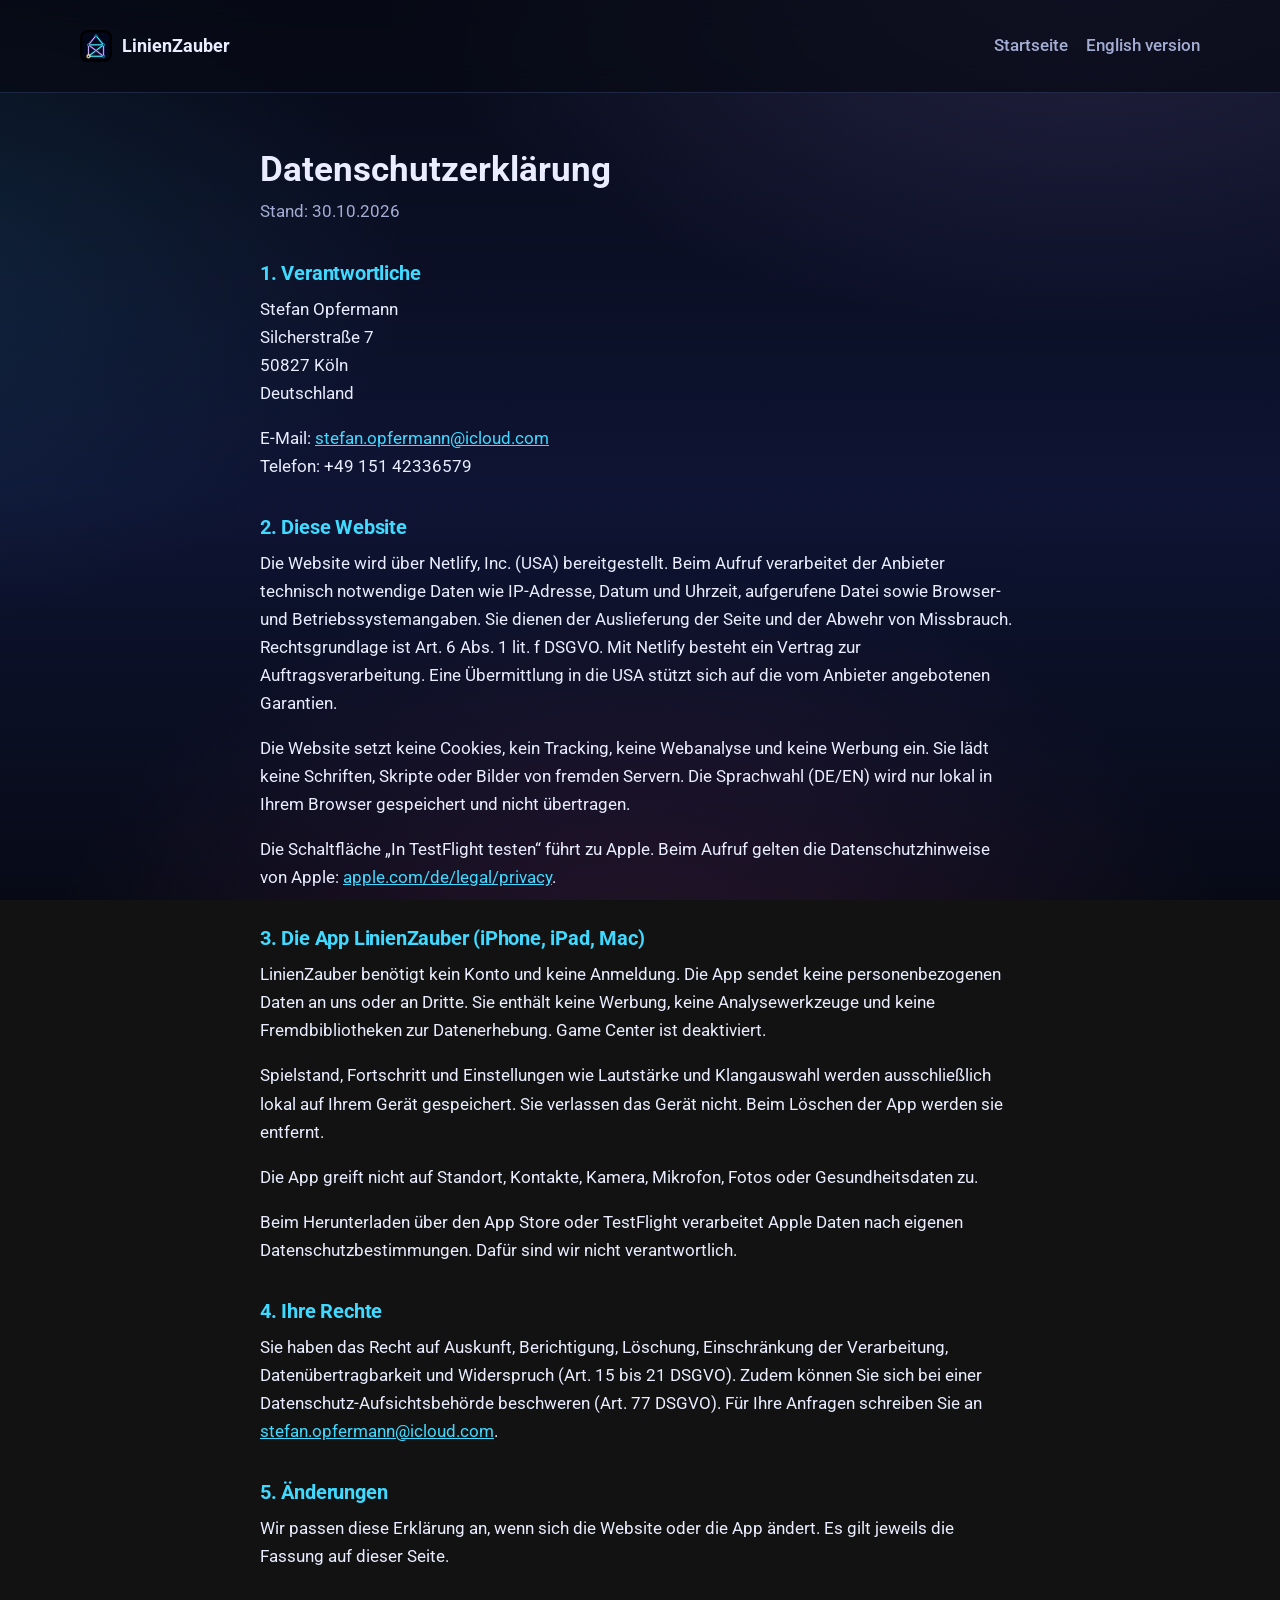
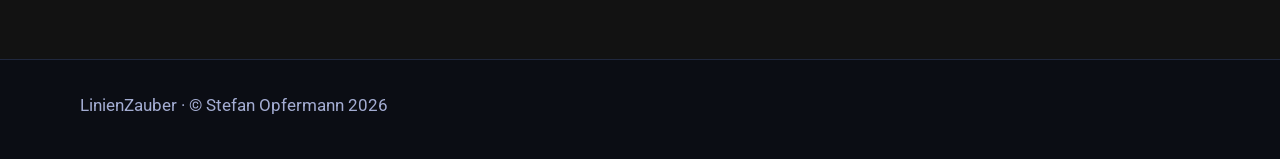
==== datenschutz.html @ 7df0ea50 "Website: controller address in the privacy policy Co-Authored-By: Claude Haiku 5.5 <noreply@anthropi" ====
<!doctype html>
<html lang="de">
<head>
  <meta charset="utf-8">
  <meta name="viewport" content="width=device-width, initial-scale=1">
  <title>Datenschutz – LinienZauber</title>
  <meta name="description" content="Datenschutzerklärung für die Website und die App LinienZauber.">
  <meta name="robots" content="index, follow">
  <link rel="canonical" href="https://linienzauber.netlify.app/datenschutz.html">
  <meta name="theme-color" content="#070a16">
  <link rel="icon" type="image/png" href="assets/img/favicon-64.png">
  <link rel="stylesheet" href="style.css">
</head>
<body>
  <header class="site-header">
    <div class="wrap header-row">
      <a class="brand" href="index.html" aria-label="LinienZauber">
        <img src="assets/img/favicon-64.png" width="32" height="32" alt="">
        <span>LinienZauber</span>
      </a>
      <nav class="site-nav" aria-label="Hauptnavigation">
        <a href="index.html">Startseite</a>
        <a href="privacy.html">English version</a>
      </nav>
    </div>
  </header>
  <main class="wrap legal" id="inhalt">
    <h1>Datenschutzerklärung</h1>
    <p class="updated">Stand: 30.10.2026</p>

    <h2>1. Verantwortliche</h2>
    <p>Stefan Opfermann<br>Silcherstraße 7<br>50827 Köln<br>Deutschland</p>
    <p>E-Mail: <a href="mailto:stefan.opfermann@icloud.com">stefan.opfermann@icloud.com</a><br>Telefon: +49 151 42336579</p>

    <h2>2. Diese Website</h2>
    <p>Die Website wird über Netlify, Inc. (USA) bereitgestellt. Beim Aufruf verarbeitet der Anbieter technisch notwendige Daten wie IP-Adresse, Datum und Uhrzeit, aufgerufene Datei sowie Browser- und Betriebssystemangaben. Sie dienen der Auslieferung der Seite und der Abwehr von Missbrauch. Rechtsgrundlage ist Art. 6 Abs. 1 lit. f DSGVO. Mit Netlify besteht ein Vertrag zur Auftragsverarbeitung. Eine Übermittlung in die USA stützt sich auf die vom Anbieter angebotenen Garantien.</p>
    <p>Die Website setzt keine Cookies, kein Tracking, keine Webanalyse und keine Werbung ein. Sie lädt keine Schriften, Skripte oder Bilder von fremden Servern. Die Sprachwahl (DE/EN) wird nur lokal in Ihrem Browser gespeichert und nicht übertragen.</p>
    <p>Die Schaltfläche „In TestFlight testen“ führt zu Apple. Beim Aufruf gelten die Datenschutzhinweise von Apple: <a href="https://www.apple.com/de/legal/privacy/">apple.com/de/legal/privacy</a>.</p>

    <h2>3. Die App LinienZauber (iPhone, iPad, Mac)</h2>
    <p>LinienZauber benötigt kein Konto und keine Anmeldung. Die App sendet keine personenbezogenen Daten an uns oder an Dritte. Sie enthält keine Werbung, keine Analysewerkzeuge und keine Fremdbibliotheken zur Datenerhebung. Game Center ist deaktiviert.</p>
    <p>Spielstand, Fortschritt und Einstellungen wie Lautstärke und Klangauswahl werden ausschließlich lokal auf Ihrem Gerät gespeichert. Sie verlassen das Gerät nicht. Beim Löschen der App werden sie entfernt.</p>
    <p>Die App greift nicht auf Standort, Kontakte, Kamera, Mikrofon, Fotos oder Gesundheitsdaten zu.</p>
    <p>Beim Herunterladen über den App Store oder TestFlight verarbeitet Apple Daten nach eigenen Datenschutzbestimmungen. Dafür sind wir nicht verantwortlich.</p>

    <h2>4. Ihre Rechte</h2>
    <p>Sie haben das Recht auf Auskunft, Berichtigung, Löschung, Einschränkung der Verarbeitung, Datenübertragbarkeit und Widerspruch (Art. 15 bis 21 DSGVO). Zudem können Sie sich bei einer Datenschutz-Aufsichtsbehörde beschweren (Art. 77 DSGVO). Für Ihre Anfragen schreiben Sie an <a href="mailto:stefan.opfermann@icloud.com">stefan.opfermann@icloud.com</a>.</p>

    <h2>5. Änderungen</h2>
    <p>Wir passen diese Erklärung an, wenn sich die Website oder die App ändert. Es gilt jeweils die Fassung auf dieser Seite.</p>

  </main>
  <footer class="site-footer">
    <div class="wrap footer-row">
      <p>LinienZauber · © Stefan Opfermann 2026</p>
    </div>
  </footer>
</body>
</html>
---- style.css ----
/* LinienZauber one-pager: the game's neon look – night blue, glass tubes, cyan, magenta, gold and green. */

@font-face { font-family: "Roboto"; src: url("assets/fonts/Roboto-Regular.ttf") format("truetype"); font-weight: 400; font-display: swap; }
@font-face { font-family: "Roboto"; src: url("assets/fonts/Roboto-Medium.ttf") format("truetype"); font-weight: 500; font-display: swap; }
@font-face { font-family: "Roboto"; src: url("assets/fonts/Roboto-Bold.ttf") format("truetype"); font-weight: 700; font-display: swap; }

:root {
  color-scheme: dark;
  --bg: #070a16;
  --bg-2: #0e1433;
  --panel: rgba(18, 25, 58, 0.72);
  --panel-edge: rgba(126, 160, 255, 0.18);
  --text: #e9edff;
  --muted: #a3acd2;
  --cyan: #40d9ff;
  --magenta: #ff61bf;
  --gold: #ffbd47;
  --green: #8ff26b;
  --violet: #a98bff;
  --radius: 18px;
  --wrap: 1120px;
}

* { box-sizing: border-box; }
html { scroll-behavior: smooth; scroll-padding-top: 80px; }
html.i18n-pending body { visibility: hidden; }
body {
  margin: 0;
  font-family: "Roboto", system-ui, -apple-system, "Segoe UI", sans-serif;
  font-size: 17px;
  line-height: 1.6;
  color: var(--text);
  background:
    radial-gradient(1200px 700px at 85% -10%, rgba(169, 139, 255, 0.22), transparent 60%),
    radial-gradient(900px 600px at -10% 30%, rgba(64, 217, 255, 0.10), transparent 60%),
    radial-gradient(1000px 700px at 50% 110%, rgba(255, 97, 191, 0.12), transparent 60%),
    linear-gradient(180deg, var(--bg) 0%, var(--bg-2) 55%, var(--bg) 100%);
  background-attachment: fixed;
  -webkit-font-smoothing: antialiased;
}
img { max-width: 100%; height: auto; display: block; }
a { color: var(--cyan); }
h1, h2, h3 { line-height: 1.15; margin: 0 0 0.5em; }
h2 { font-size: clamp(1.8rem, 3.6vw, 2.6rem); font-weight: 700; letter-spacing: -0.01em; }
h3 { font-size: 1.2rem; font-weight: 500; }
p { margin: 0 0 1em; }
.wrap { width: min(100% - 32px, var(--wrap)); margin-inline: auto; }

.skip-link { position: absolute; left: 16px; top: -60px; z-index: 20; padding: 10px 14px; border-radius: 10px; background: var(--cyan); color: var(--bg); font-weight: 500; }
.skip-link:focus { top: 12px; }
:focus-visible { outline: 2px solid var(--gold); outline-offset: 3px; border-radius: 6px; }

/* Twinkling sky behind everything; two star layers drift at different depths. */
.sky { position: fixed; inset: 0; z-index: -1; pointer-events: none; overflow: hidden; }
.stars { position: absolute; inset: -200px; background-repeat: repeat; }
.stars-far {
  background-image:
    radial-gradient(1px 1px at 20px 30px, rgba(255,255,255,.55), transparent),
    radial-gradient(1px 1px at 140px 80px, rgba(255,255,255,.35), transparent),
    radial-gradient(1px 1px at 90px 160px, rgba(180,220,255,.5), transparent),
    radial-gradient(1px 1px at 200px 210px, rgba(255,255,255,.3), transparent);
  background-size: 240px 240px;
  animation: drift 160s linear infinite;
}
.stars-near {
  background-image:
    radial-gradient(1.5px 1.5px at 60px 50px, rgba(255,255,255,.8), transparent),
    radial-gradient(1.5px 1.5px at 250px 190px, rgba(64,217,255,.7), transparent),
    radial-gradient(2px 2px at 330px 330px, rgba(255,189,71,.6), transparent);
  background-size: 400px 400px;
  animation: drift 90s linear infinite, twinkle 6s ease-in-out infinite alternate;
}
@keyframes drift { to { transform: translate3d(-240px, 0, 0); } }
@keyframes twinkle { from { opacity: .55; } to { opacity: 1; } }

/* Header */
.site-header {
  position: sticky; top: 0; z-index: 10;
  background: rgba(7, 10, 22, 0.72);
  backdrop-filter: blur(14px); -webkit-backdrop-filter: blur(14px);
  border-bottom: 1px solid var(--panel-edge);
}
.header-row { display: flex; align-items: center; gap: 20px; min-height: 64px; }
.brand { display: inline-flex; align-items: center; gap: 10px; color: var(--text); text-decoration: none; font-weight: 700; font-size: 1.1rem; }
.brand img { border-radius: 8px; }
.site-nav { display: flex; gap: 22px; margin-left: auto; }
.site-nav a { color: var(--muted); text-decoration: none; font-weight: 500; }
.site-nav a:hover { color: var(--text); }
.lang-switch { display: inline-flex; padding: 3px; border-radius: 999px; background: rgba(255,255,255,.06); border: 1px solid var(--panel-edge); }
.lang-switch button {
  font: inherit; font-size: .85rem; font-weight: 500; letter-spacing: .04em;
  color: var(--muted); background: none; border: 0; border-radius: 999px; padding: 4px 12px; cursor: pointer;
}
.lang-switch button[aria-pressed="true"] { color: var(--bg); background: var(--cyan); box-shadow: 0 0 14px rgba(64,217,255,.55); }

/* Hero */
.hero { padding: clamp(40px, 8vw, 96px) 0 32px; }
.hero-grid { display: grid; grid-template-columns: 1.15fr 0.85fr; align-items: center; gap: 40px; }
.eyebrow { color: var(--cyan); font-weight: 500; letter-spacing: .08em; text-transform: uppercase; font-size: .85rem; margin-bottom: .6em; }
.hero h1 {
  font-size: clamp(3rem, 9vw, 5.6rem); font-weight: 700; letter-spacing: -0.02em; margin-bottom: .15em;
  background: linear-gradient(100deg, #ffffff 10%, var(--cyan) 55%, var(--violet) 95%);
  -webkit-background-clip: text; background-clip: text; color: transparent;
  filter: drop-shadow(0 0 24px rgba(64,217,255,.25));
}
/* English only: the name's meaning under the German brand. */
.alias { margin: -0.1em 0 0.7em; color: var(--magenta); font-weight: 500; font-size: clamp(1rem, 1.8vw, 1.2rem); letter-spacing: 0.32em; text-transform: uppercase; text-shadow: 0 0 18px rgba(255, 97, 191, 0.55); }
.alias:empty { display: none; }
.tagline { font-size: clamp(1.3rem, 2.6vw, 1.75rem); font-weight: 500; margin-bottom: .2em; }
.lead { color: var(--muted); font-size: 1.15rem; }
.actions { display: flex; flex-wrap: wrap; gap: 12px; margin-top: 28px; }
.button {
  display: inline-flex; align-items: center; padding: 12px 22px; border-radius: 999px;
  border: 1px solid var(--panel-edge); color: var(--text); text-decoration: none; font-weight: 500;
  background: rgba(255,255,255,.05); transition: transform .2s ease, box-shadow .2s ease, background .2s ease;
}
.button:hover { transform: translateY(-1px); background: rgba(255,255,255,.09); }
.button.primary { color: var(--bg); background: var(--cyan); border-color: transparent; box-shadow: 0 0 28px rgba(64,217,255,.45); }
.button.primary:hover { background: #6fe3ff; }
/* Store-style pill for the download link. Apple's official badge may only link to the App Store, so this is the
   plain look of one; the TestFlight link keeps its own wording. */
.button.store { min-width: 220px; justify-content: center; background: #000; border-color: rgba(255,255,255,.35); border-radius: 14px; padding: 10px 22px; }
.button.store:hover { background: #111; }
.button.store { display: inline-flex; align-items: center; gap: 10px; }
.button.store img { width: 28px; height: 28px; border-radius: 7px; }

/* The house of Santa Claus, drawn in one stroke */
.house { margin: 0; padding: 22px; border-radius: 28px; background: var(--panel); border: 1px solid var(--panel-edge); box-shadow: 0 30px 80px rgba(0,0,0,.45), inset 0 0 60px rgba(64,217,255,.06); }
.house svg { width: 100%; height: auto; display: block; }
.house .tube { fill: none; stroke: rgba(150, 175, 230, 0.20); stroke-width: 9; stroke-linecap: round; stroke-linejoin: round; }
.house .trail { fill: none; stroke: var(--cyan); stroke-width: 4.5; stroke-linecap: round; stroke-linejoin: round; stroke-dasharray: 100; stroke-dashoffset: 100; animation: draw 10s linear infinite; }
.house .nodes circle { fill: var(--bg); stroke: var(--cyan); stroke-width: 3; }
.house .head {
  fill: var(--gold);
  offset-path: path("M50 200 L50 100 L120 35 L190 100 L50 100 L190 200 L190 100 L50 200 L190 200");
  offset-rotate: 0deg; animation: head 10s linear infinite;
}
.house figcaption { text-align: center; color: var(--muted); font-size: .95rem; margin-top: 10px; }
@keyframes draw {
  0% { stroke-dashoffset: 100; opacity: 1; }
  72% { stroke-dashoffset: 0; opacity: 1; }
  90% { stroke-dashoffset: 0; opacity: 1; }
  100% { stroke-dashoffset: 0; opacity: 0; }
}
@keyframes head {
  0% { offset-distance: 0%; opacity: 1; }
  72% { offset-distance: 100%; opacity: 1; }
  90% { offset-distance: 100%; opacity: 1; }
  100% { offset-distance: 100%; opacity: 0; }
}

/* Screenshots in a glowing glass frame */
.shot { margin: 0; border-radius: var(--radius); overflow: hidden; border: 1px solid var(--panel-edge); box-shadow: 0 30px 80px rgba(0,0,0,.5), 0 0 0 6px rgba(255,255,255,.03); background: var(--bg); }
.hero-shot { margin-top: clamp(40px, 6vw, 72px); }

/* About */
.about { padding: clamp(56px, 8vw, 104px) 0; }
.about-grid { display: grid; grid-template-columns: 1fr 1.1fr; gap: 48px; align-items: center; }
.about p { color: var(--muted); font-size: 1.1rem; }
.facts { list-style: none; padding: 0; margin: 28px 0 0; display: flex; flex-wrap: wrap; gap: 14px; }
.facts li { padding: 12px 18px; border-radius: 14px; background: var(--panel); border: 1px solid var(--panel-edge); color: var(--muted); }
.facts strong { display: block; font-size: 1.9rem; line-height: 1.1; color: var(--text); }

/* Modes */
.modes { padding: clamp(40px, 6vw, 80px) 0; }
.section-lead { color: var(--muted); font-size: 1.1rem; max-width: 46em; margin-bottom: 36px; }
.mode-grid { display: grid; grid-template-columns: repeat(2, minmax(0, 1fr)); gap: 24px; }
.mode {
  border-radius: var(--radius); overflow: hidden; background: var(--panel); border: 1px solid var(--panel-edge);
  box-shadow: 0 20px 60px rgba(0,0,0,.35); transition: transform .25s ease, box-shadow .25s ease, border-color .25s ease;
}
.mode:hover { transform: translateY(-3px); border-color: color-mix(in srgb, var(--accent) 55%, transparent); box-shadow: 0 24px 70px rgba(0,0,0,.45), 0 0 34px color-mix(in srgb, var(--accent) 22%, transparent); }
.mode img { border-bottom: 2px solid var(--accent); }
.mode-body { padding: 20px 24px 24px; }
.mode h3 { color: var(--accent); font-size: 1.35rem; text-shadow: 0 0 18px color-mix(in srgb, var(--accent) 45%, transparent); }
.mode p { color: var(--muted); margin: 0; }

/* Features */
.features { padding: clamp(56px, 8vw, 104px) 0; }
.feature-grid { list-style: none; padding: 0; margin: 36px 0 0; display: grid; grid-template-columns: repeat(3, minmax(0, 1fr)); gap: 20px; }
.feature { padding: 24px; border-radius: var(--radius); background: var(--panel); border: 1px solid var(--panel-edge); }
.feature svg { width: 34px; height: 34px; fill: none; stroke: var(--cyan); stroke-width: 1.7; stroke-linecap: round; stroke-linejoin: round; filter: drop-shadow(0 0 8px rgba(64,217,255,.55)); margin-bottom: 14px; }
.feature:nth-child(3n+2) svg { stroke: var(--magenta); filter: drop-shadow(0 0 8px rgba(255,97,191,.5)); }
.feature:nth-child(3n) svg { stroke: var(--gold); filter: drop-shadow(0 0 8px rgba(255,189,71,.5)); }
.feature p { color: var(--muted); margin: 0; }

/* Footer */
.site-footer { border-top: 1px solid var(--panel-edge); padding: 32px 0 40px; background: rgba(7,10,22,.6); }
.footer-row { display: flex; flex-wrap: wrap; align-items: center; gap: 12px 28px; }
.footer-row p { margin: 0; color: var(--muted); }
.footer-row .quiet { font-size: .9rem; opacity: .8; margin-left: auto; }

/* Tablet and phone */
@media (max-width: 900px) {
  .hero-grid, .about-grid { grid-template-columns: 1fr; }
  .house { max-width: 420px; justify-self: center; width: 100%; }
  .feature-grid { grid-template-columns: repeat(2, minmax(0, 1fr)); }
}
@media (max-width: 640px) {
  body { font-size: 16px; }
  .site-nav { display: none; }
  .lang-switch { margin-left: auto; }
  .mode-grid, .feature-grid { grid-template-columns: 1fr; }
  .footer-row .quiet { margin-left: 0; }
}

/* Motion only for those who want it: the house is shown fully drawn. */
@media (prefers-reduced-motion: reduce) {
  html { scroll-behavior: auto; }
  .stars, .house .trail, .house .head { animation: none; }
  .house .trail { stroke-dashoffset: 0; }
  .house .head { display: none; }
  .mode, .button { transition: none; }
}

/* Legal pages: Datenschutz and Privacy */
.legal { padding: 56px 0 72px; max-width: 760px; }
.legal h1 { font-size: 2.2rem; margin: 0 0 8px; }
.legal h2 { font-size: 1.25rem; margin: 36px 0 10px; color: var(--cyan); }
.legal p, .legal li { color: var(--text); line-height: 1.65; }
.legal .updated { color: var(--muted); margin-bottom: 24px; }
.legal a { color: var(--cyan); }
.site-header { border-bottom: 1px solid var(--panel-edge); padding: 14px 0; }
.header-row { display: flex; align-items: center; justify-content: space-between; gap: 16px; flex-wrap: wrap; }
.header-row .brand { display: inline-flex; align-items: center; gap: 10px; color: var(--text); text-decoration: none; font-weight: 600; }
.site-header .site-nav { display: flex; gap: 18px; }
.site-header .site-nav a { color: var(--muted); text-decoration: none; }
.site-header .site-nav a:hover { color: var(--text); }
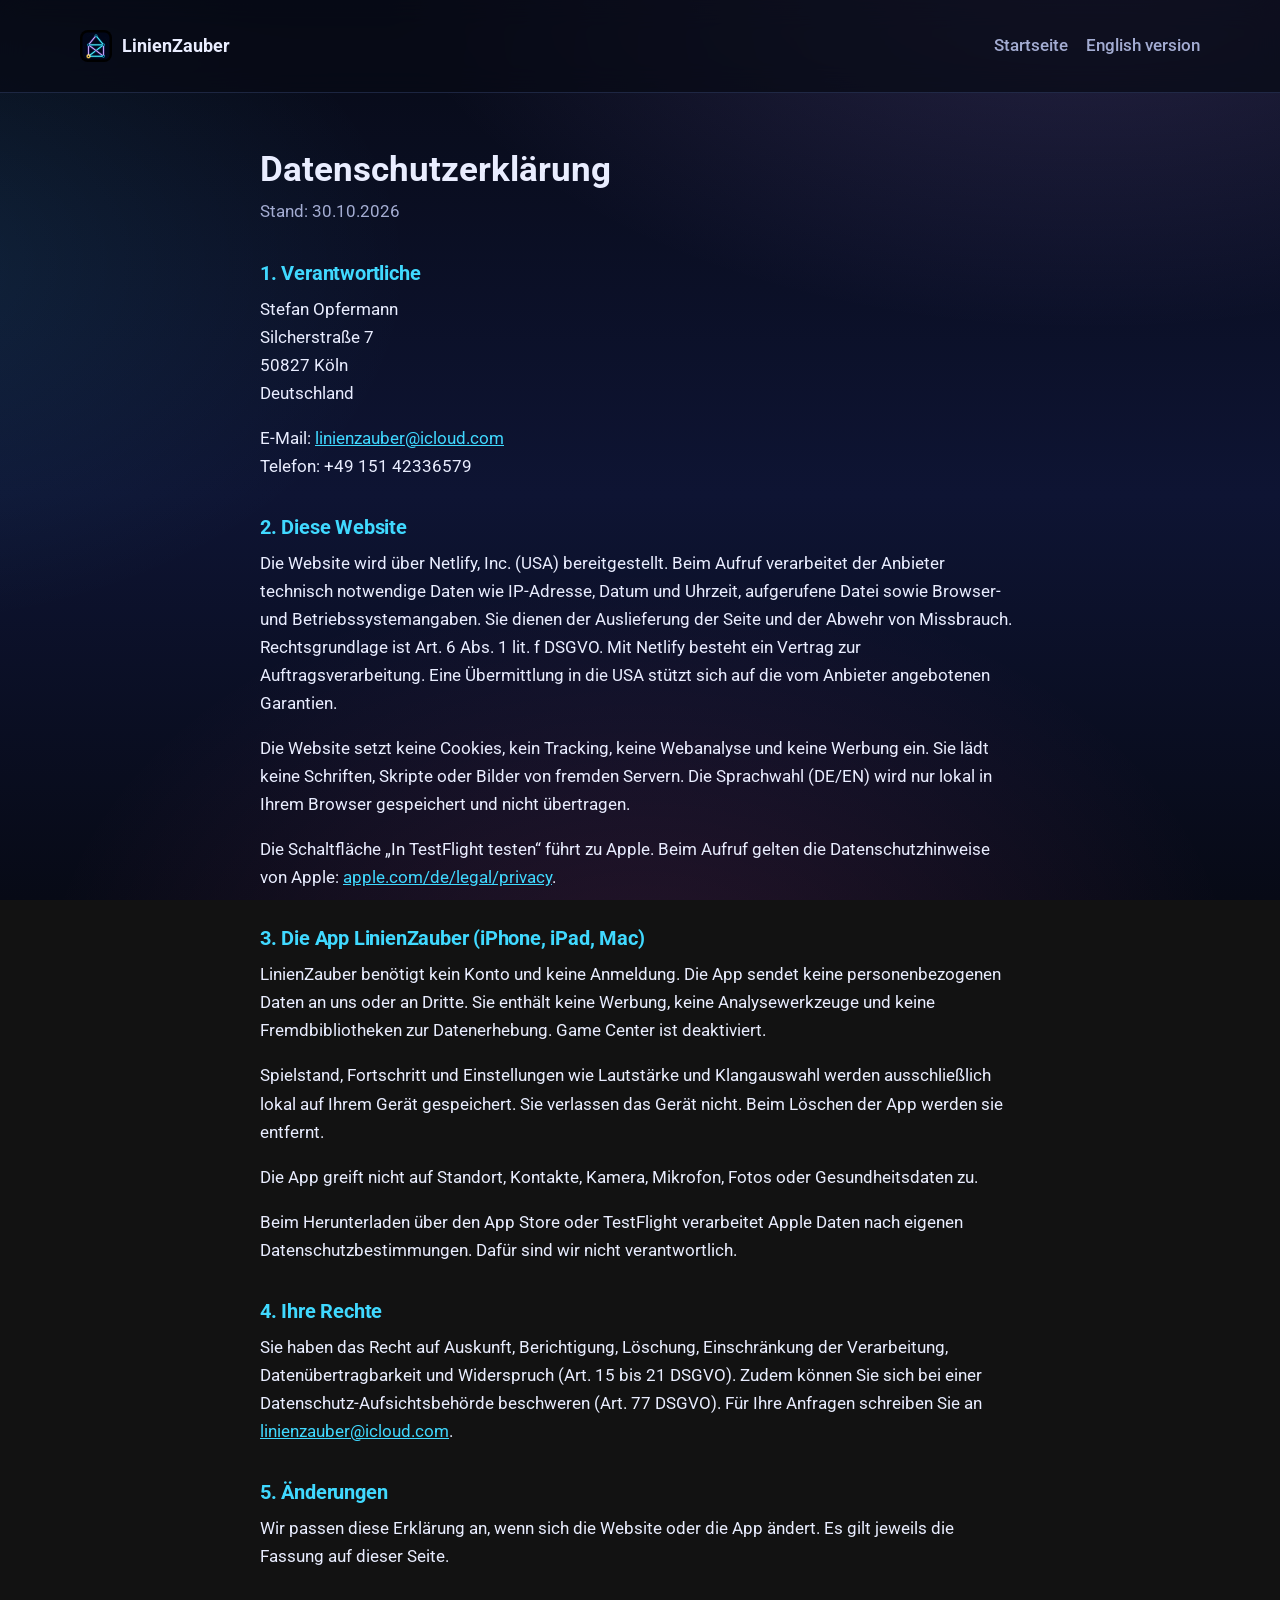
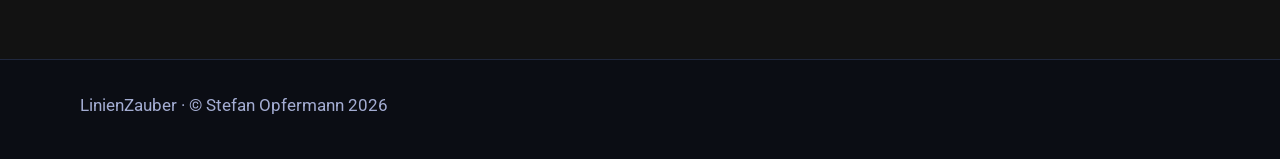
==== commit a6486429: "Website: contact address linienzauber@icloud.com Co-Authored-By: Claude Haiku 5.5 <noreply@anthropic" ====
--- a/datenschutz.html
+++ b/datenschutz.html
@@ -30,7 +30,7 @@
 
     <h2>1. Verantwortliche</h2>
     <p>Stefan Opfermann<br>Silcherstraße 7<br>50827 Köln<br>Deutschland</p>
-    <p>E-Mail: <a href="mailto:stefan.opfermann@icloud.com">stefan.opfermann@icloud.com</a><br>Telefon: +49 151 42336579</p>
+    <p>E-Mail: <a href="mailto:linienzauber@icloud.com">linienzauber@icloud.com</a><br>Telefon: +49 151 42336579</p>
 
     <h2>2. Diese Website</h2>
     <p>Die Website wird über Netlify, Inc. (USA) bereitgestellt. Beim Aufruf verarbeitet der Anbieter technisch notwendige Daten wie IP-Adresse, Datum und Uhrzeit, aufgerufene Datei sowie Browser- und Betriebssystemangaben. Sie dienen der Auslieferung der Seite und der Abwehr von Missbrauch. Rechtsgrundlage ist Art. 6 Abs. 1 lit. f DSGVO. Mit Netlify besteht ein Vertrag zur Auftragsverarbeitung. Eine Übermittlung in die USA stützt sich auf die vom Anbieter angebotenen Garantien.</p>
@@ -44,7 +44,7 @@
     <p>Beim Herunterladen über den App Store oder TestFlight verarbeitet Apple Daten nach eigenen Datenschutzbestimmungen. Dafür sind wir nicht verantwortlich.</p>
 
     <h2>4. Ihre Rechte</h2>
-    <p>Sie haben das Recht auf Auskunft, Berichtigung, Löschung, Einschränkung der Verarbeitung, Datenübertragbarkeit und Widerspruch (Art. 15 bis 21 DSGVO). Zudem können Sie sich bei einer Datenschutz-Aufsichtsbehörde beschweren (Art. 77 DSGVO). Für Ihre Anfragen schreiben Sie an <a href="mailto:stefan.opfermann@icloud.com">stefan.opfermann@icloud.com</a>.</p>
+    <p>Sie haben das Recht auf Auskunft, Berichtigung, Löschung, Einschränkung der Verarbeitung, Datenübertragbarkeit und Widerspruch (Art. 15 bis 21 DSGVO). Zudem können Sie sich bei einer Datenschutz-Aufsichtsbehörde beschweren (Art. 77 DSGVO). Für Ihre Anfragen schreiben Sie an <a href="mailto:linienzauber@icloud.com">linienzauber@icloud.com</a>.</p>
 
     <h2>5. Änderungen</h2>
     <p>Wir passen diese Erklärung an, wenn sich die Website oder die App ändert. Es gilt jeweils die Fassung auf dieser Seite.</p>
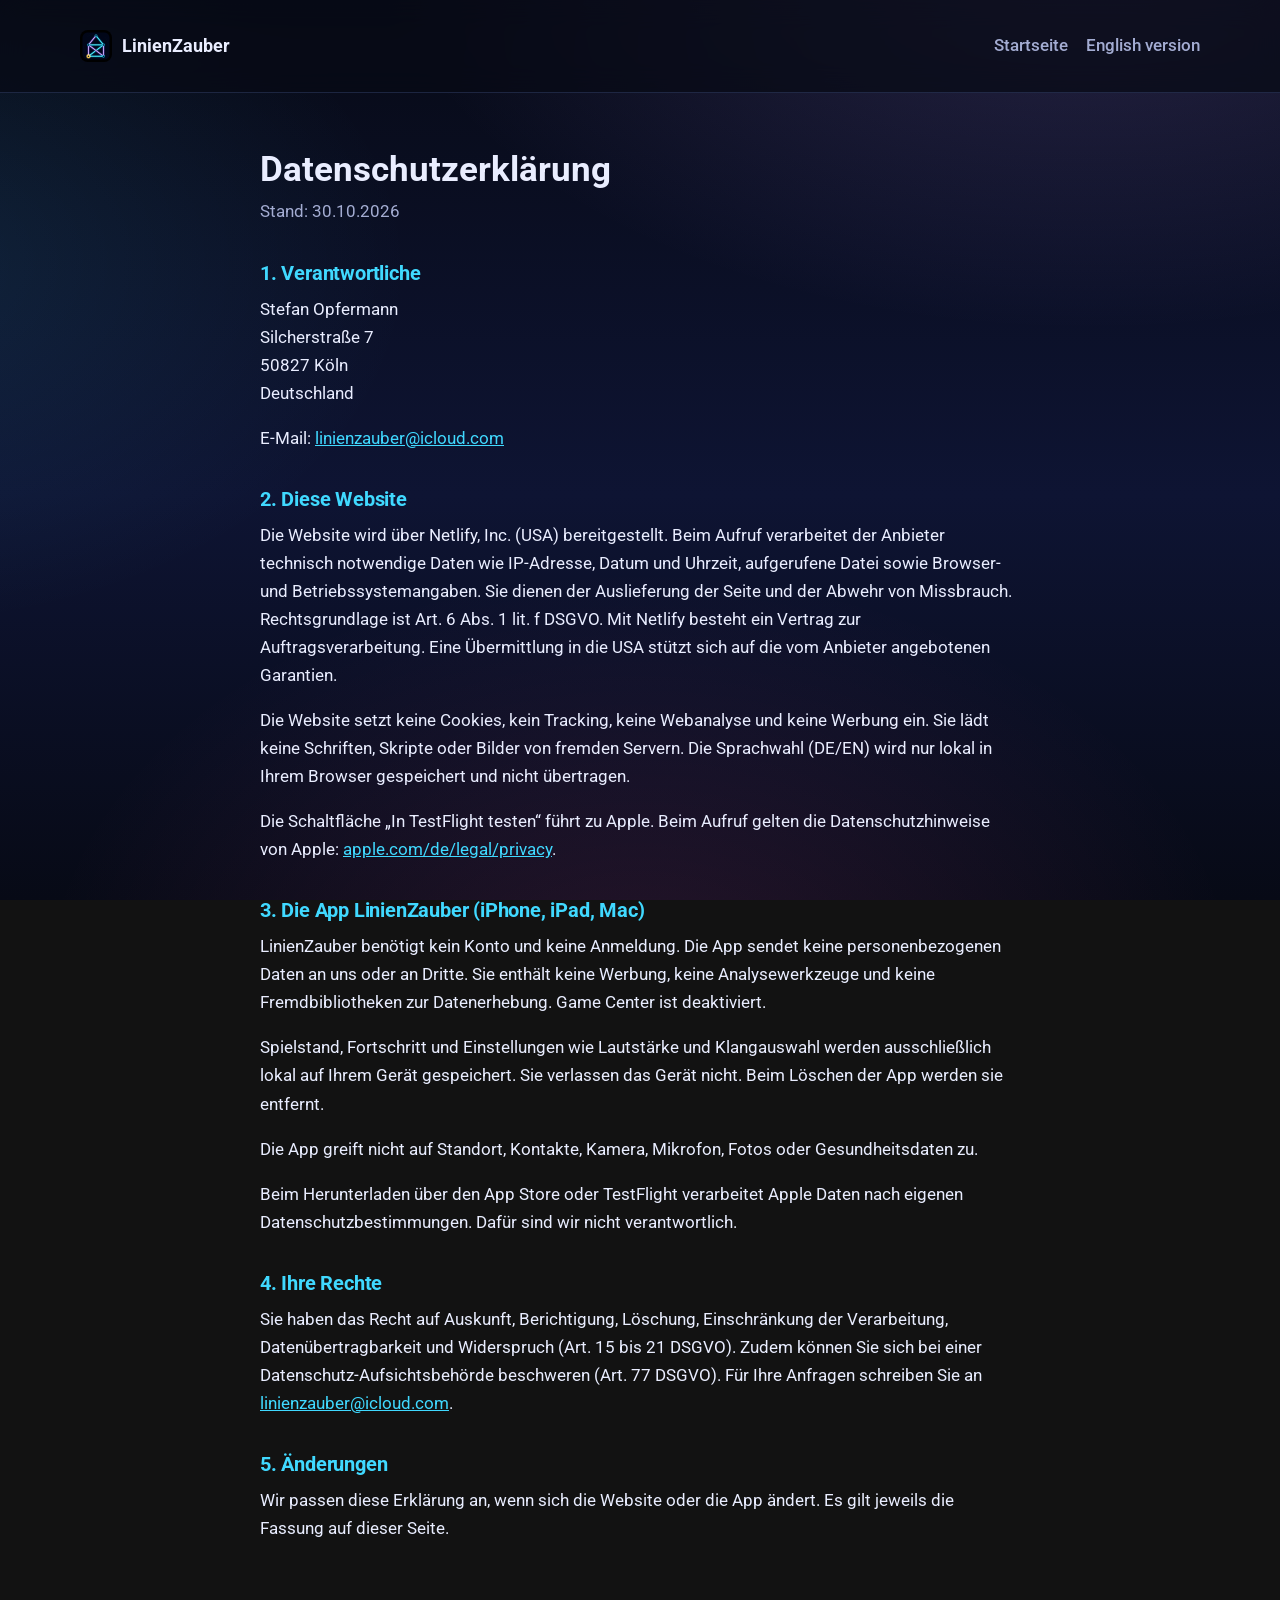
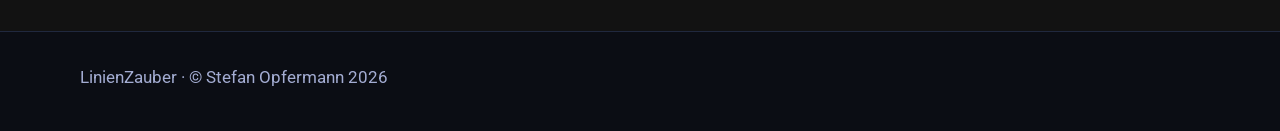
==== commit 1dd6ccc3: "Website: remove the phone number from the privacy policy Co-Authored-By: Claude Haiku 5.5 <noreply@a" ====
--- a/datenschutz.html
+++ b/datenschutz.html
@@ -30,7 +30,7 @@
 
     <h2>1. Verantwortliche</h2>
     <p>Stefan Opfermann<br>Silcherstraße 7<br>50827 Köln<br>Deutschland</p>
-    <p>E-Mail: <a href="mailto:linienzauber@icloud.com">linienzauber@icloud.com</a><br>Telefon: +49 151 42336579</p>
+    <p>E-Mail: <a href="mailto:linienzauber@icloud.com">linienzauber@icloud.com</a></p>
 
     <h2>2. Diese Website</h2>
     <p>Die Website wird über Netlify, Inc. (USA) bereitgestellt. Beim Aufruf verarbeitet der Anbieter technisch notwendige Daten wie IP-Adresse, Datum und Uhrzeit, aufgerufene Datei sowie Browser- und Betriebssystemangaben. Sie dienen der Auslieferung der Seite und der Abwehr von Missbrauch. Rechtsgrundlage ist Art. 6 Abs. 1 lit. f DSGVO. Mit Netlify besteht ein Vertrag zur Auftragsverarbeitung. Eine Übermittlung in die USA stützt sich auf die vom Anbieter angebotenen Garantien.</p>
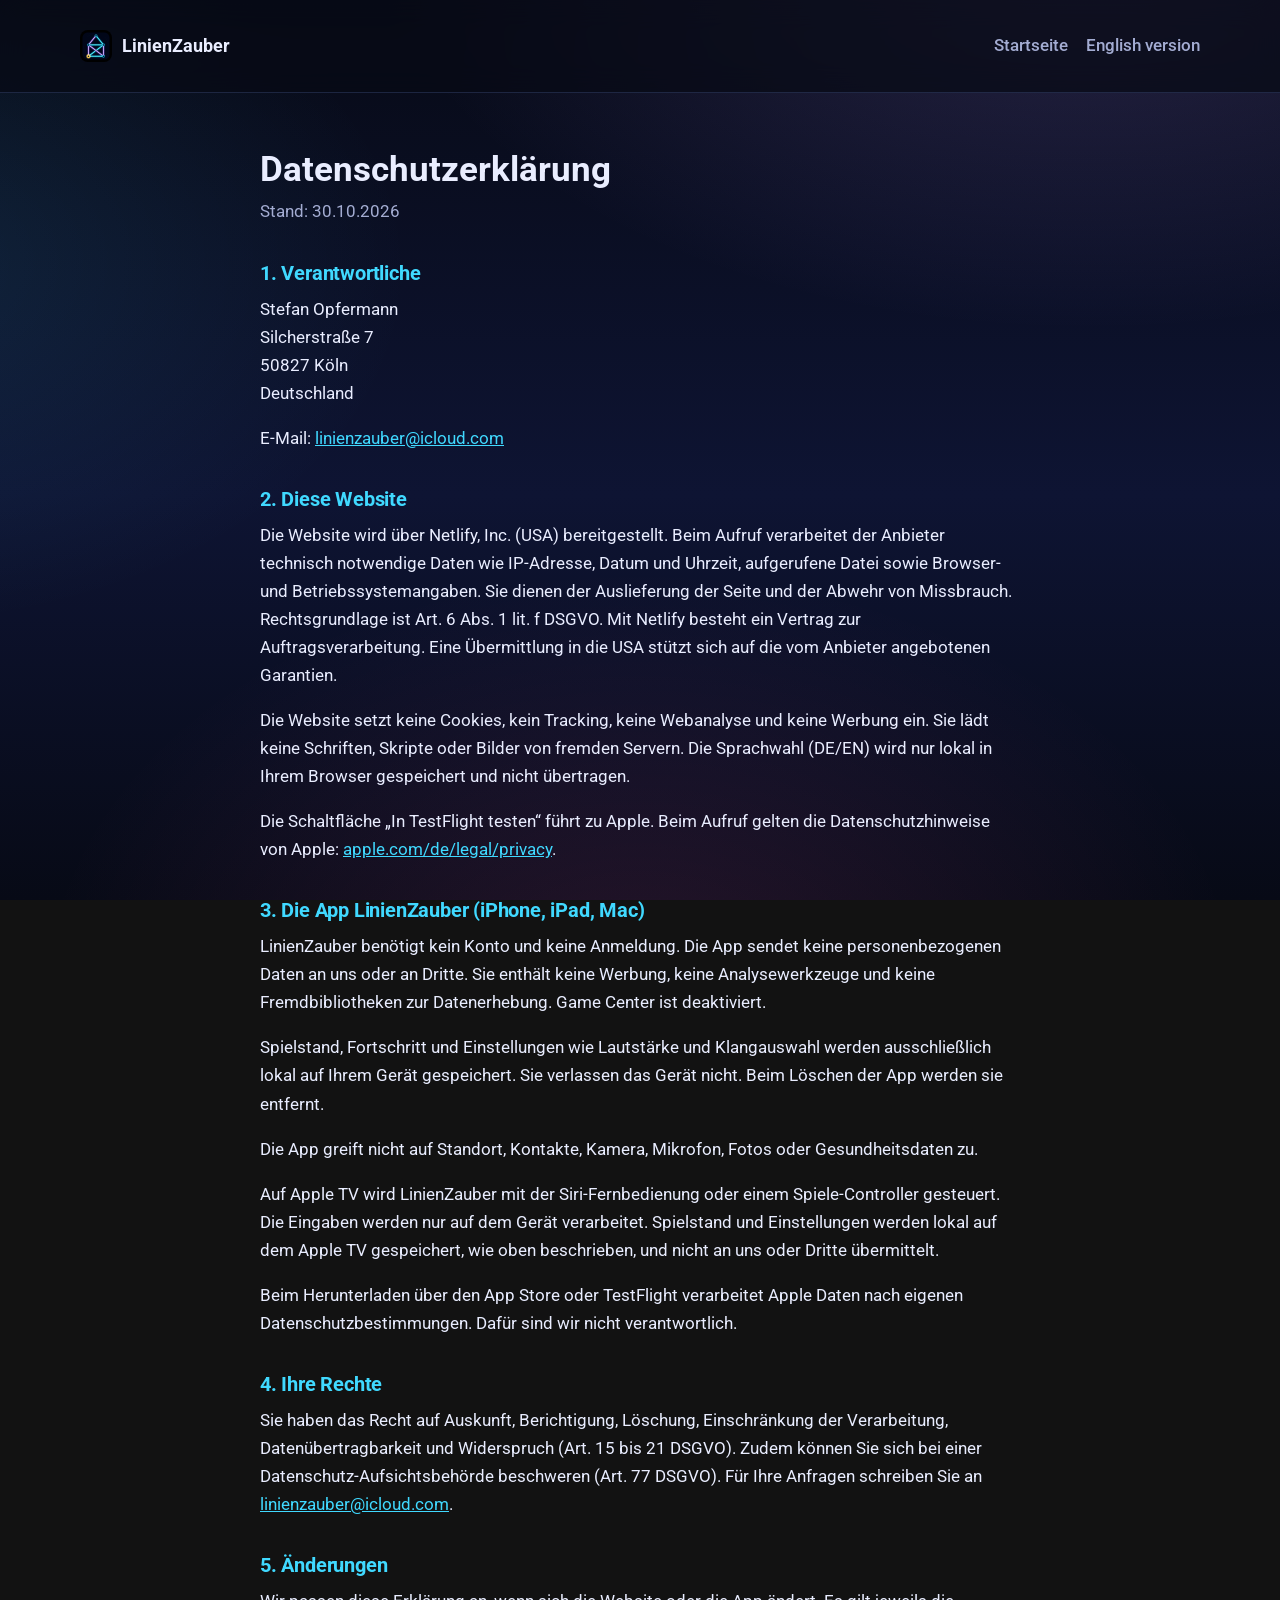
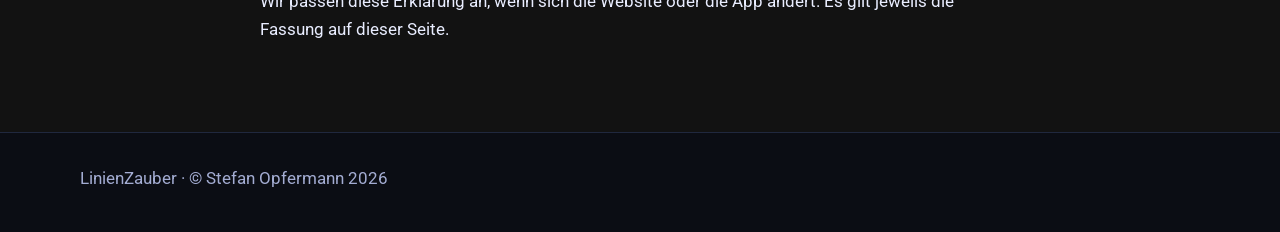
==== commit 6468ca4e: "Website: Apple TV paragraph in both privacy policies Co-Authored-By: Claude Haiku 5.5 <noreply@anthr" ====
--- a/datenschutz.html
+++ b/datenschutz.html
@@ -41,6 +41,7 @@
     <p>LinienZauber benötigt kein Konto und keine Anmeldung. Die App sendet keine personenbezogenen Daten an uns oder an Dritte. Sie enthält keine Werbung, keine Analysewerkzeuge und keine Fremdbibliotheken zur Datenerhebung. Game Center ist deaktiviert.</p>
     <p>Spielstand, Fortschritt und Einstellungen wie Lautstärke und Klangauswahl werden ausschließlich lokal auf Ihrem Gerät gespeichert. Sie verlassen das Gerät nicht. Beim Löschen der App werden sie entfernt.</p>
     <p>Die App greift nicht auf Standort, Kontakte, Kamera, Mikrofon, Fotos oder Gesundheitsdaten zu.</p>
+    <p>Auf Apple TV wird LinienZauber mit der Siri-Fernbedienung oder einem Spiele-Controller gesteuert. Die Eingaben werden nur auf dem Gerät verarbeitet. Spielstand und Einstellungen werden lokal auf dem Apple TV gespeichert, wie oben beschrieben, und nicht an uns oder Dritte übermittelt.</p>
     <p>Beim Herunterladen über den App Store oder TestFlight verarbeitet Apple Daten nach eigenen Datenschutzbestimmungen. Dafür sind wir nicht verantwortlich.</p>
 
     <h2>4. Ihre Rechte</h2>
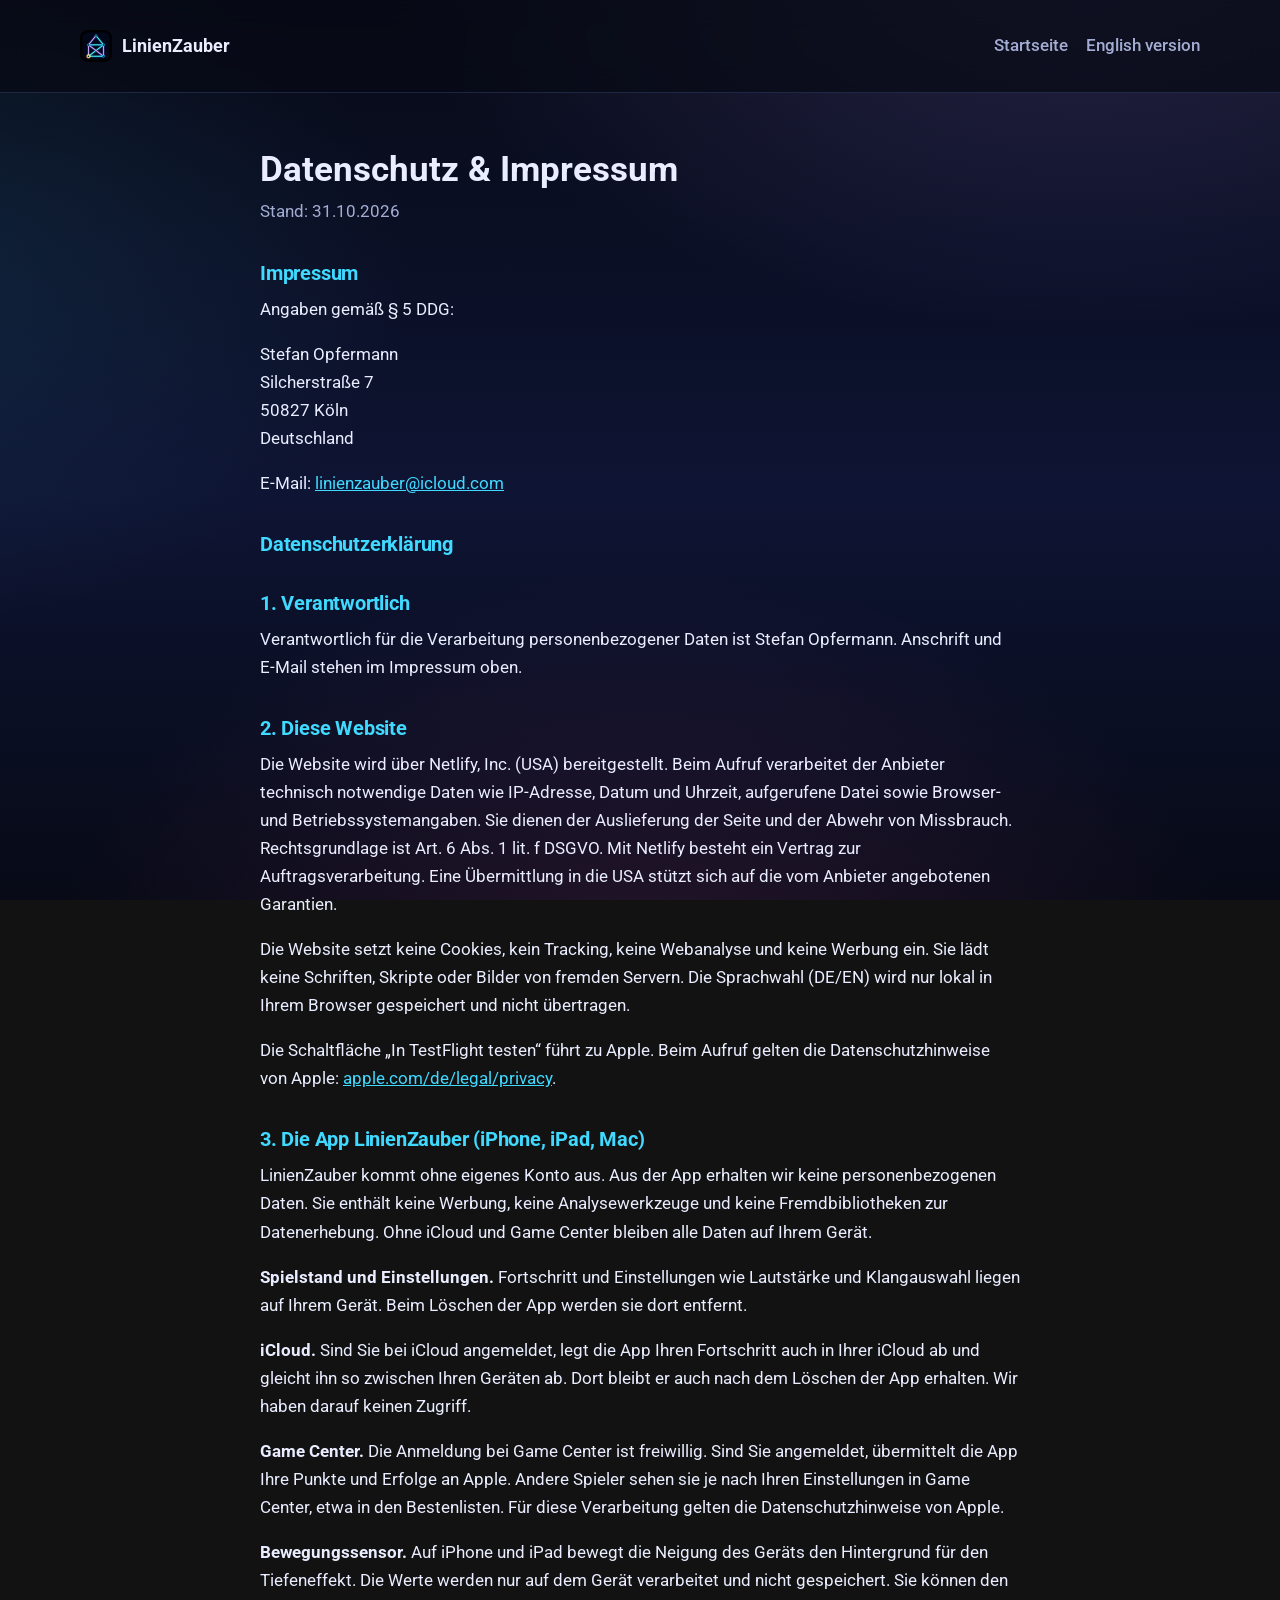
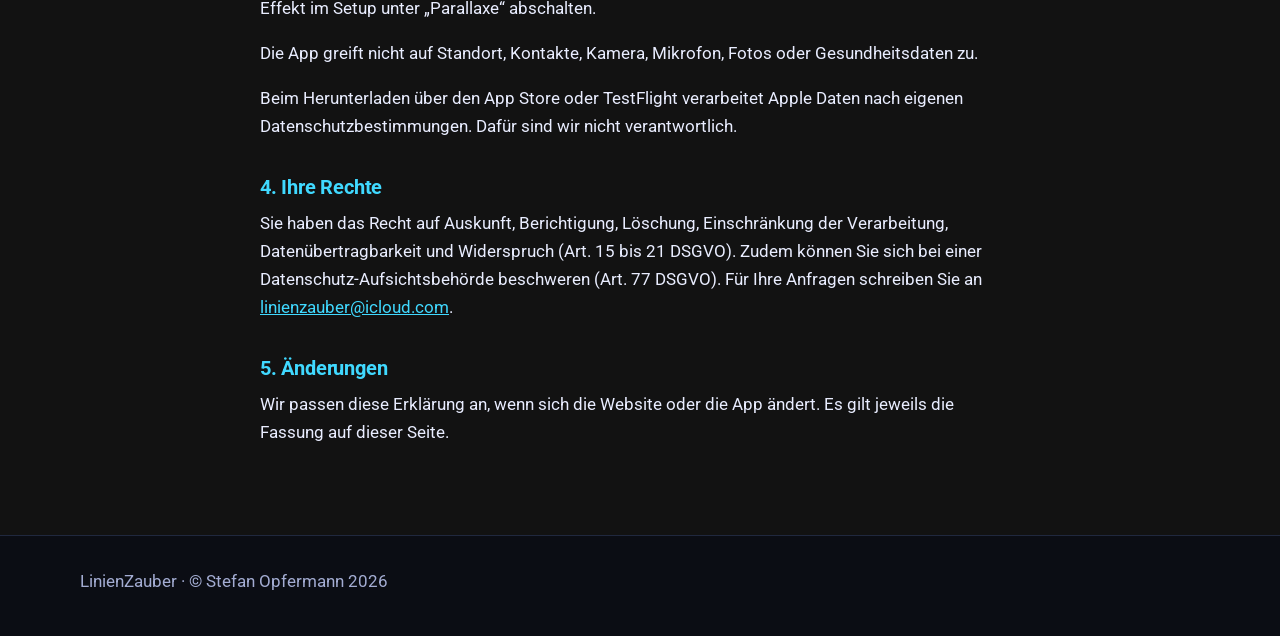
==== commit 6356fcbc: "Website: privacy and legal notice for Game Center and iCloud Add a legal notice to both pages and li" ====
--- a/datenschutz.html
+++ b/datenschutz.html
@@ -3,8 +3,8 @@
 <head>
   <meta charset="utf-8">
   <meta name="viewport" content="width=device-width, initial-scale=1">
-  <title>Datenschutz – LinienZauber</title>
-  <meta name="description" content="Datenschutzerklärung für die Website und die App LinienZauber.">
+  <title>Datenschutz &amp; Impressum – LinienZauber</title>
+  <meta name="description" content="Datenschutzerklärung und Impressum für die Website und die App LinienZauber.">
   <meta name="robots" content="index, follow">
   <link rel="canonical" href="https://linienzauber.netlify.app/datenschutz.html">
   <meta name="theme-color" content="#070a16">
@@ -25,12 +25,17 @@
     </div>
   </header>
   <main class="wrap legal" id="inhalt">
-    <h1>Datenschutzerklärung</h1>
-    <p class="updated">Stand: 30.10.2026</p>
+    <h1>Datenschutz &amp; Impressum</h1>
+    <p class="updated">Stand: 31.10.2026</p>
 
-    <h2>1. Verantwortliche</h2>
+    <h2 id="impressum">Impressum</h2>
+    <p>Angaben gemäß § 5 DDG:</p>
     <p>Stefan Opfermann<br>Silcherstraße 7<br>50827 Köln<br>Deutschland</p>
     <p>E-Mail: <a href="mailto:linienzauber@icloud.com">linienzauber@icloud.com</a></p>
+
+    <h2 id="datenschutz">Datenschutzerklärung</h2>
+    <h2>1. Verantwortlich</h2>
+    <p>Verantwortlich für die Verarbeitung personenbezogener Daten ist Stefan Opfermann. Anschrift und E-Mail stehen im Impressum oben.</p>
 
     <h2>2. Diese Website</h2>
     <p>Die Website wird über Netlify, Inc. (USA) bereitgestellt. Beim Aufruf verarbeitet der Anbieter technisch notwendige Daten wie IP-Adresse, Datum und Uhrzeit, aufgerufene Datei sowie Browser- und Betriebssystemangaben. Sie dienen der Auslieferung der Seite und der Abwehr von Missbrauch. Rechtsgrundlage ist Art. 6 Abs. 1 lit. f DSGVO. Mit Netlify besteht ein Vertrag zur Auftragsverarbeitung. Eine Übermittlung in die USA stützt sich auf die vom Anbieter angebotenen Garantien.</p>
@@ -38,10 +43,12 @@
     <p>Die Schaltfläche „In TestFlight testen“ führt zu Apple. Beim Aufruf gelten die Datenschutzhinweise von Apple: <a href="https://www.apple.com/de/legal/privacy/">apple.com/de/legal/privacy</a>.</p>
 
     <h2>3. Die App LinienZauber (iPhone, iPad, Mac)</h2>
-    <p>LinienZauber benötigt kein Konto und keine Anmeldung. Die App sendet keine personenbezogenen Daten an uns oder an Dritte. Sie enthält keine Werbung, keine Analysewerkzeuge und keine Fremdbibliotheken zur Datenerhebung. Game Center ist deaktiviert.</p>
-    <p>Spielstand, Fortschritt und Einstellungen wie Lautstärke und Klangauswahl werden ausschließlich lokal auf Ihrem Gerät gespeichert. Sie verlassen das Gerät nicht. Beim Löschen der App werden sie entfernt.</p>
+    <p>LinienZauber kommt ohne eigenes Konto aus. Aus der App erhalten wir keine personenbezogenen Daten. Sie enthält keine Werbung, keine Analysewerkzeuge und keine Fremdbibliotheken zur Datenerhebung. Ohne iCloud und Game Center bleiben alle Daten auf Ihrem Gerät.</p>
+    <p><strong>Spielstand und Einstellungen.</strong> Fortschritt und Einstellungen wie Lautstärke und Klangauswahl liegen auf Ihrem Gerät. Beim Löschen der App werden sie dort entfernt.</p>
+    <p><strong>iCloud.</strong> Sind Sie bei iCloud angemeldet, legt die App Ihren Fortschritt auch in Ihrer iCloud ab und gleicht ihn so zwischen Ihren Geräten ab. Dort bleibt er auch nach dem Löschen der App erhalten. Wir haben darauf keinen Zugriff.</p>
+    <p><strong>Game Center.</strong> Die Anmeldung bei Game Center ist freiwillig. Sind Sie angemeldet, übermittelt die App Ihre Punkte und Erfolge an Apple. Andere Spieler sehen sie je nach Ihren Einstellungen in Game Center, etwa in den Bestenlisten. Für diese Verarbeitung gelten die Datenschutzhinweise von Apple.</p>
+    <p><strong>Bewegungssensor.</strong> Auf iPhone und iPad bewegt die Neigung des Geräts den Hintergrund für den Tiefeneffekt. Die Werte werden nur auf dem Gerät verarbeitet und nicht gespeichert. Sie können den Effekt im Setup unter „Parallaxe“ abschalten.</p>
     <p>Die App greift nicht auf Standort, Kontakte, Kamera, Mikrofon, Fotos oder Gesundheitsdaten zu.</p>
-    <p>Auf Apple TV wird LinienZauber mit der Siri-Fernbedienung oder einem Spiele-Controller gesteuert. Die Eingaben werden nur auf dem Gerät verarbeitet. Spielstand und Einstellungen werden lokal auf dem Apple TV gespeichert, wie oben beschrieben, und nicht an uns oder Dritte übermittelt.</p>
     <p>Beim Herunterladen über den App Store oder TestFlight verarbeitet Apple Daten nach eigenen Datenschutzbestimmungen. Dafür sind wir nicht verantwortlich.</p>
 
     <h2>4. Ihre Rechte</h2>
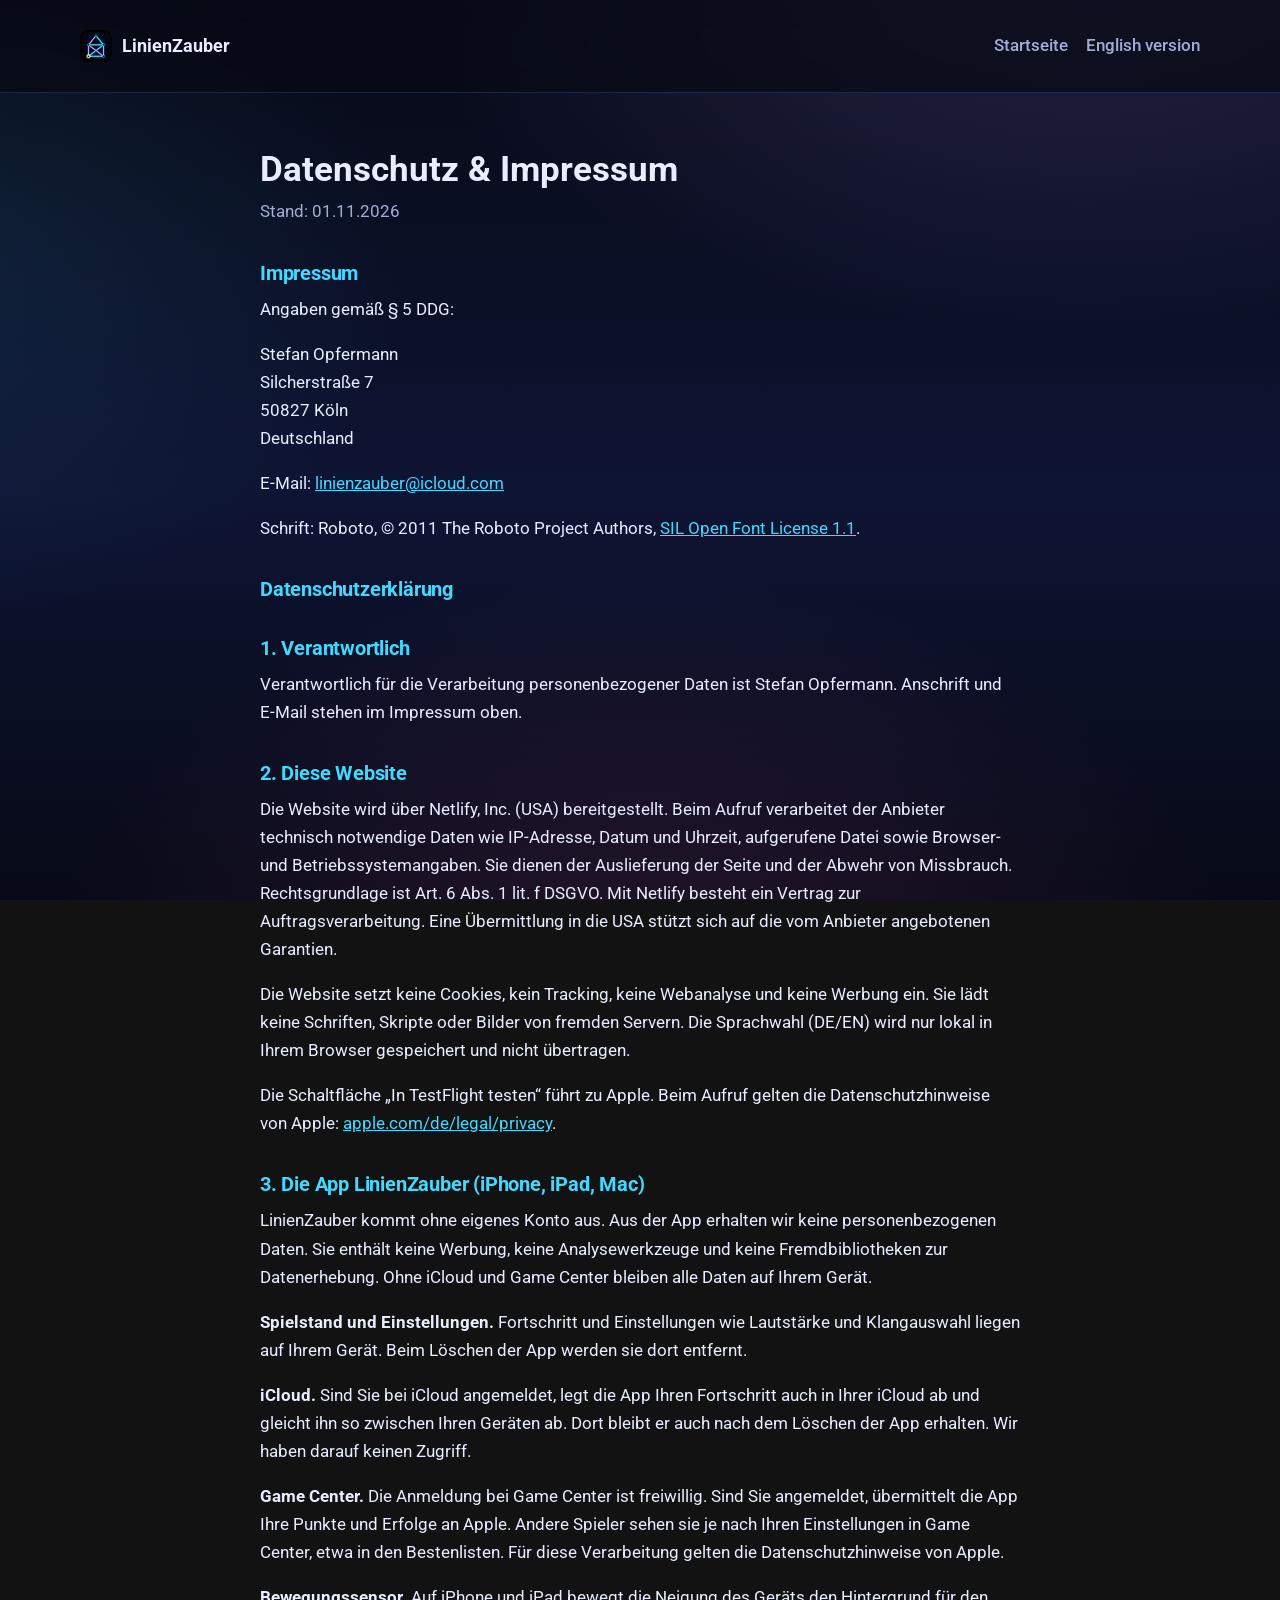
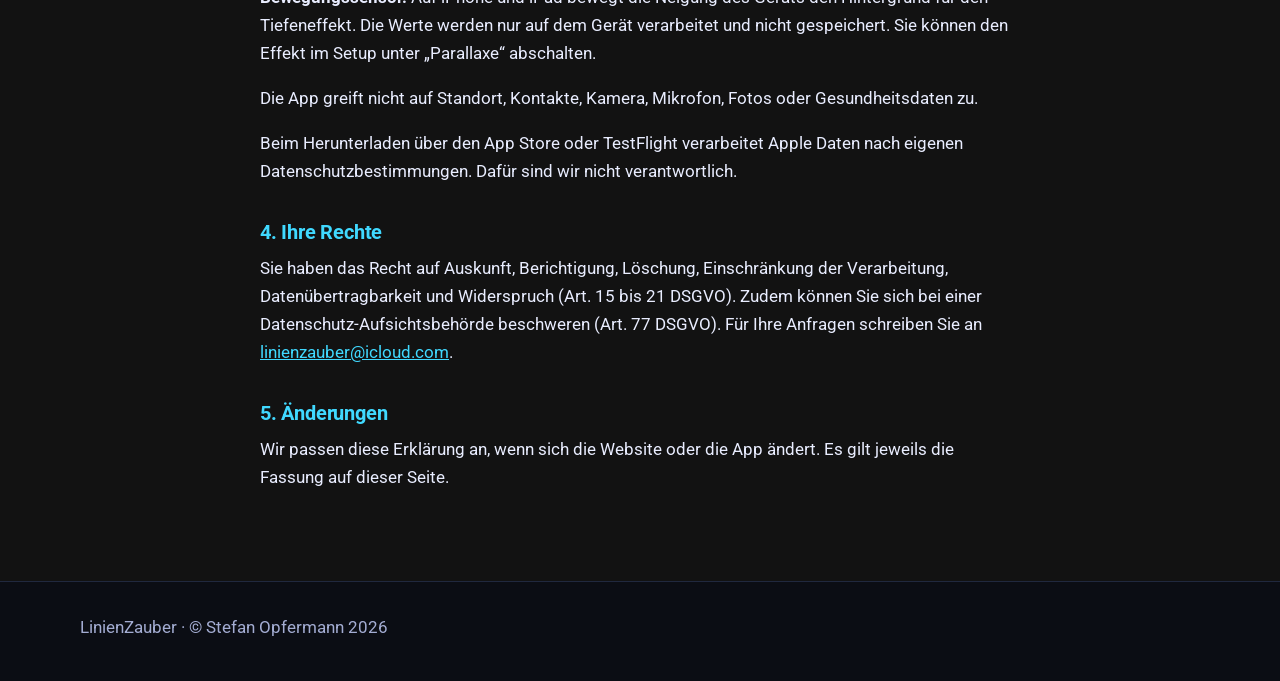
==== commit 3339bf42: "Website: name Roboto in the legal notice Co-Authored-By: Claude Opus 5.5 <noreply@anthropic.com>" ====
--- a/datenschutz.html
+++ b/datenschutz.html
@@ -26,12 +26,13 @@
   </header>
   <main class="wrap legal" id="inhalt">
     <h1>Datenschutz &amp; Impressum</h1>
-    <p class="updated">Stand: 31.10.2026</p>
+    <p class="updated">Stand: 01.11.2026</p>
 
     <h2 id="impressum">Impressum</h2>
     <p>Angaben gemäß § 5 DDG:</p>
     <p>Stefan Opfermann<br>Silcherstraße 7<br>50827 Köln<br>Deutschland</p>
     <p>E-Mail: <a href="mailto:linienzauber@icloud.com">linienzauber@icloud.com</a></p>
+    <p>Schrift: Roboto, © 2011 The Roboto Project Authors, <a href="assets/fonts/OFL.txt">SIL Open Font License 1.1</a>.</p>
 
     <h2 id="datenschutz">Datenschutzerklärung</h2>
     <h2>1. Verantwortlich</h2>
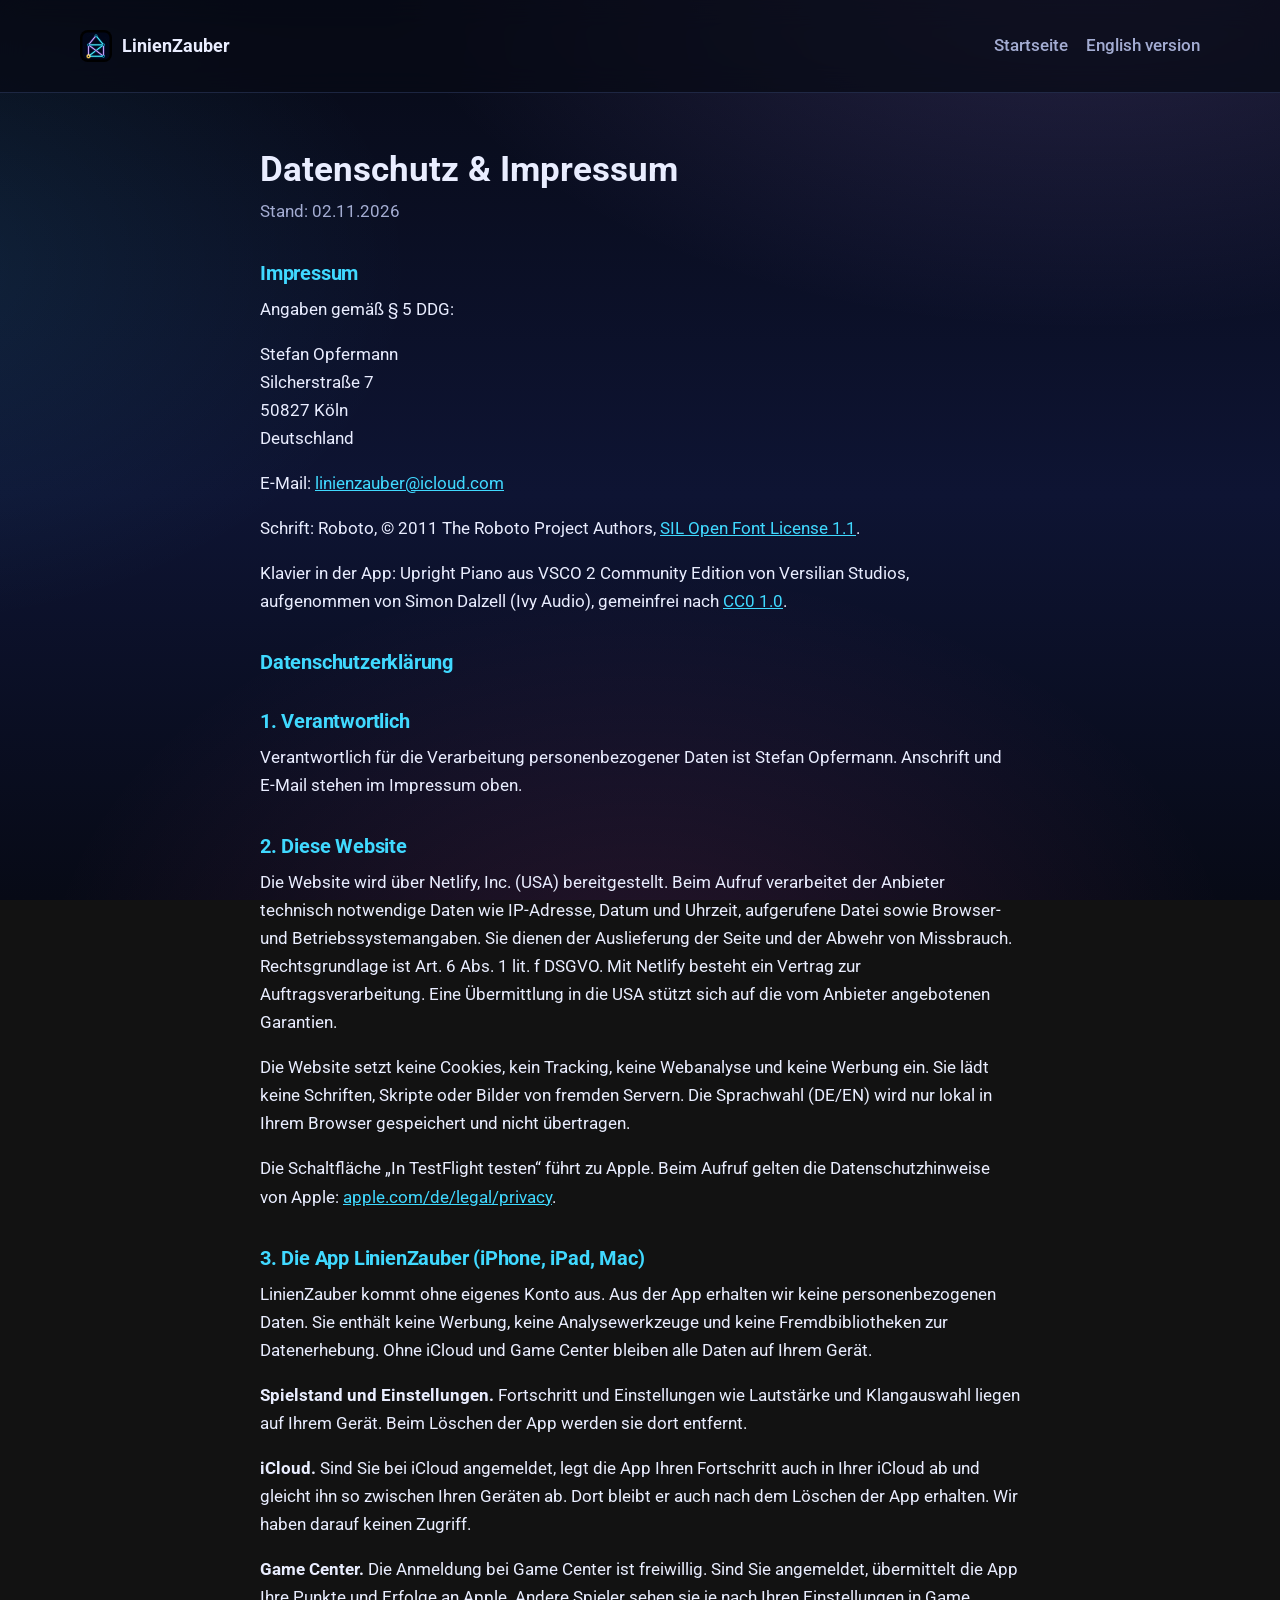
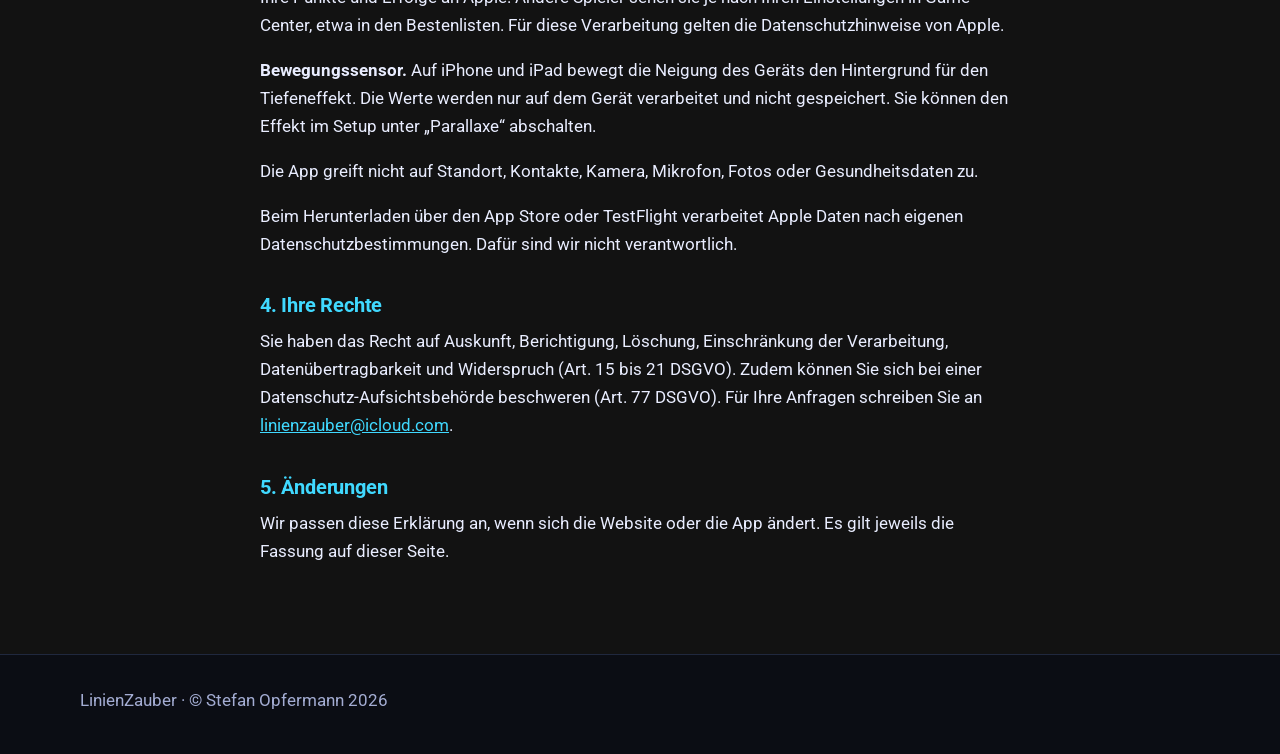
==== commit 22f85d19: "Legal notice: the piano samples of the app, VSCO 2 CE, CC0 Co-Authored-By: Claude Opus 5.5 <noreply@" ====
--- a/datenschutz.html
+++ b/datenschutz.html
@@ -26,13 +26,14 @@
   </header>
   <main class="wrap legal" id="inhalt">
     <h1>Datenschutz &amp; Impressum</h1>
-    <p class="updated">Stand: 01.11.2026</p>
+    <p class="updated">Stand: 02.11.2026</p>
 
     <h2 id="impressum">Impressum</h2>
     <p>Angaben gemäß § 5 DDG:</p>
     <p>Stefan Opfermann<br>Silcherstraße 7<br>50827 Köln<br>Deutschland</p>
     <p>E-Mail: <a href="mailto:linienzauber@icloud.com">linienzauber@icloud.com</a></p>
     <p>Schrift: Roboto, © 2011 The Roboto Project Authors, <a href="assets/fonts/OFL.txt">SIL Open Font License 1.1</a>.</p>
+    <p>Klavier in der App: Upright Piano aus VSCO 2 Community Edition von Versilian Studios, aufgenommen von Simon Dalzell (Ivy Audio), gemeinfrei nach <a href="https://creativecommons.org/publicdomain/zero/1.0/deed.de">CC0 1.0</a>.</p>
 
     <h2 id="datenschutz">Datenschutzerklärung</h2>
     <h2>1. Verantwortlich</h2>
--- a/style.css
+++ b/style.css
@@ -223,6 +223,9 @@
 .site-header { border-bottom: 1px solid var(--panel-edge); padding: 14px 0; }
 .header-row { display: flex; align-items: center; justify-content: space-between; gap: 16px; flex-wrap: wrap; }
 .header-row .brand { display: inline-flex; align-items: center; gap: 10px; color: var(--text); text-decoration: none; font-weight: 600; }
-.site-header .site-nav { display: flex; gap: 18px; }
+.site-header .site-nav { display: flex; flex-wrap: wrap; gap: 6px 18px; }
 .site-header .site-nav a { color: var(--muted); text-decoration: none; }
 .site-header .site-nav a:hover { color: var(--text); }
+
+/* Anchors land below the sticky header. */
+section[id] { scroll-margin-top: 150px; }
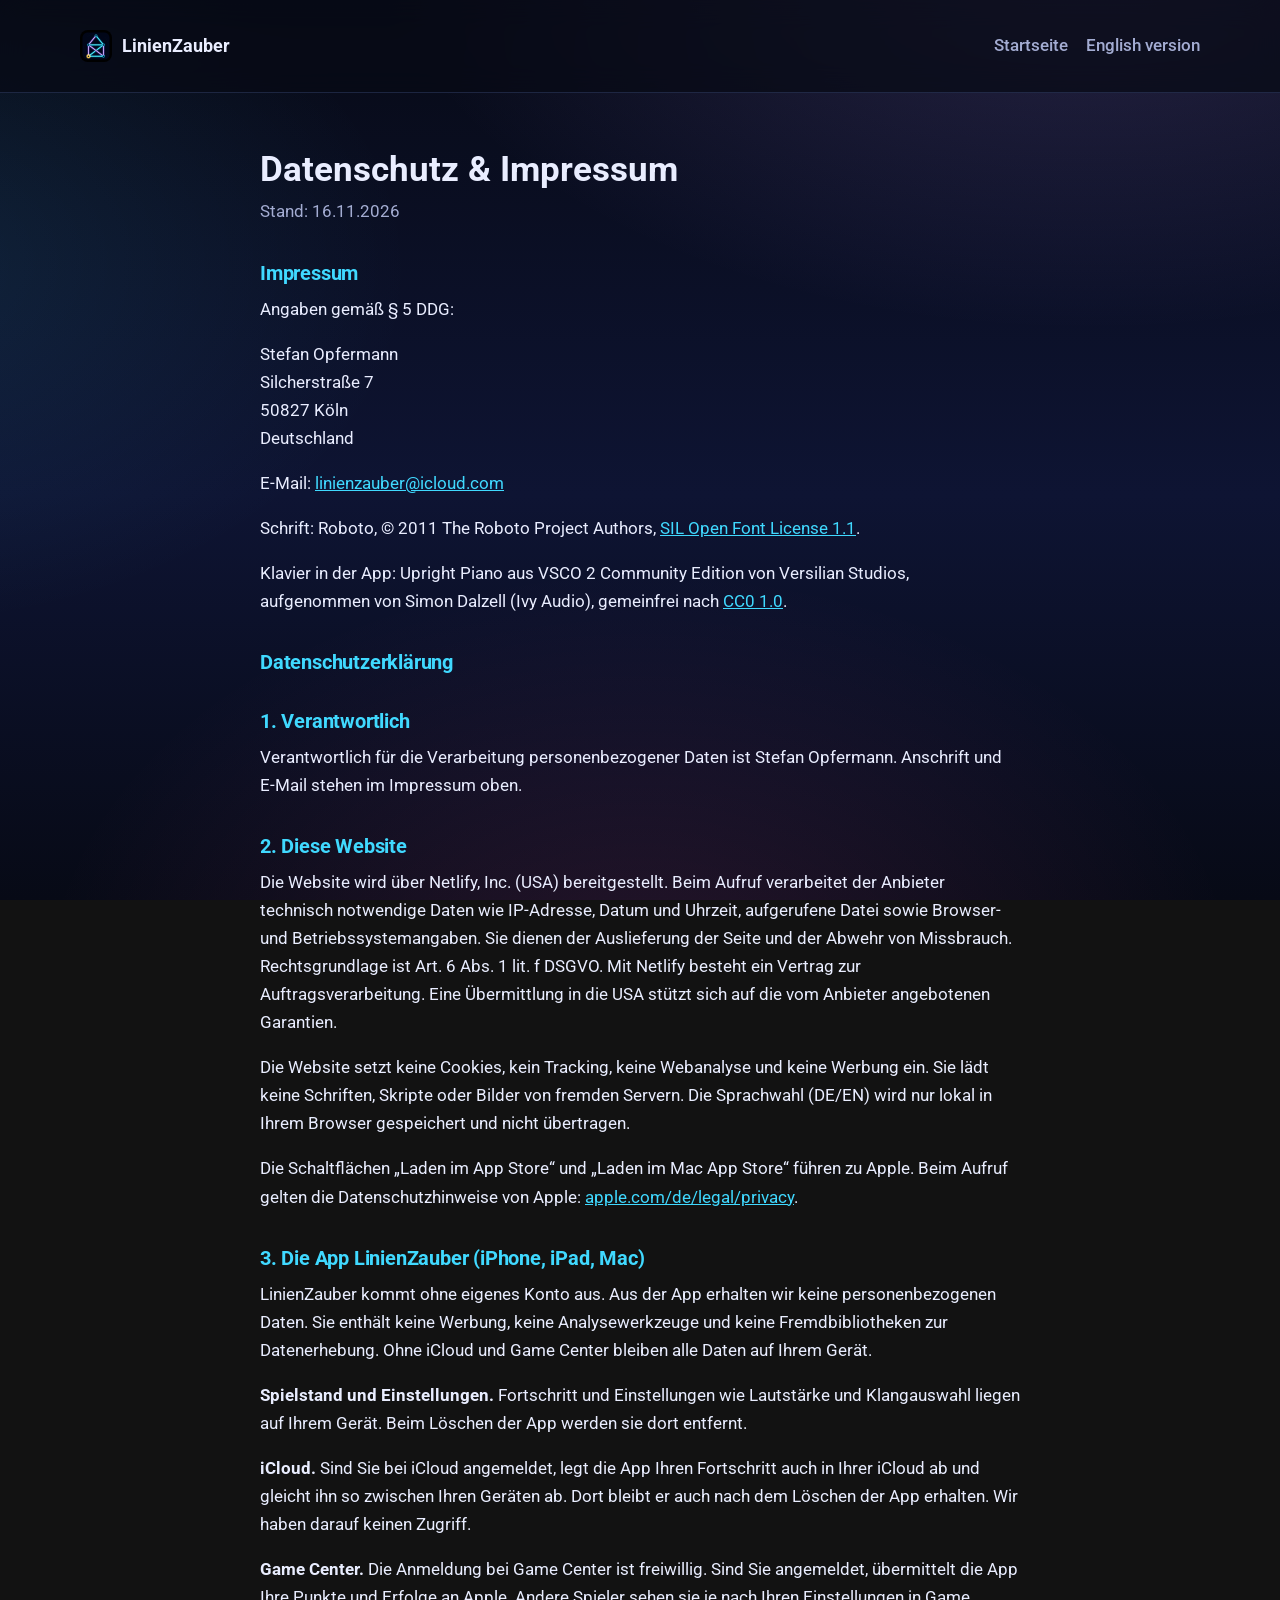
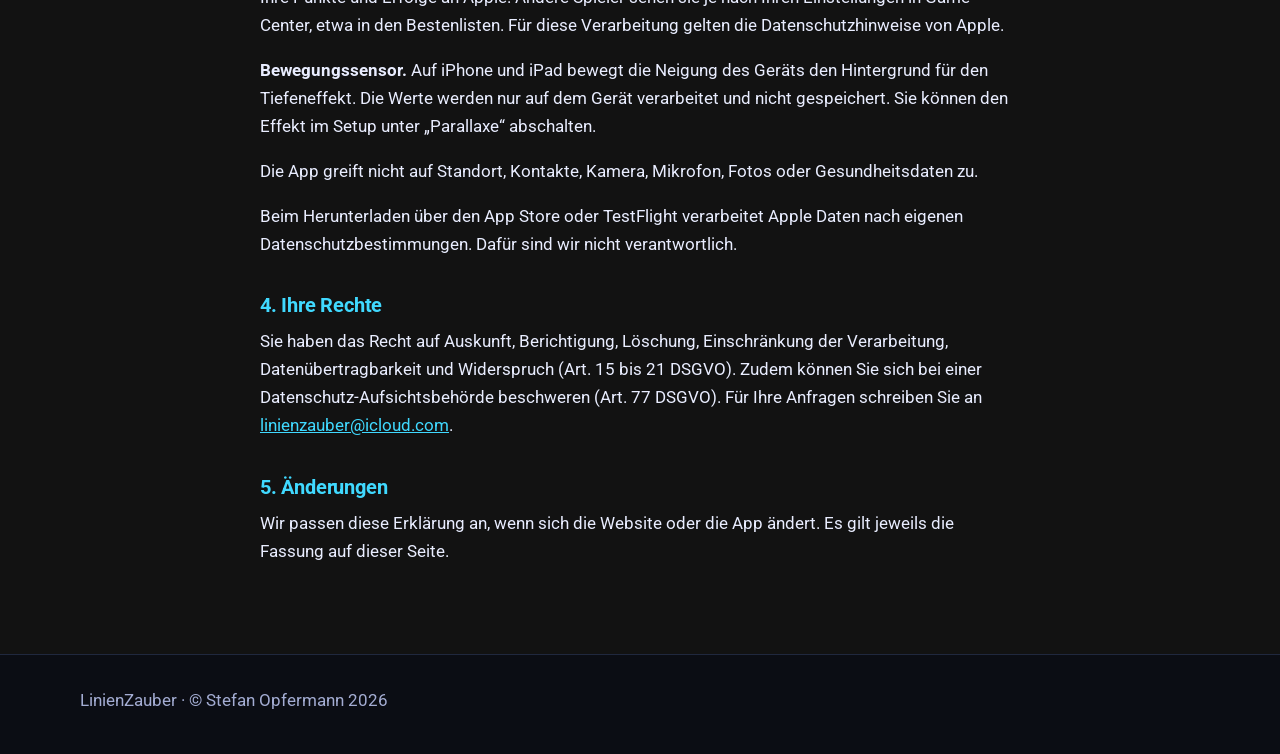
==== commit 231648c4: "Website: Badges für App Store und Mac App Store statt TestFlight-Link LinienZauber ist seit dem 16. " ====
--- a/datenschutz.html
+++ b/datenschutz.html
@@ -26,7 +26,7 @@
   </header>
   <main class="wrap legal" id="inhalt">
     <h1>Datenschutz &amp; Impressum</h1>
-    <p class="updated">Stand: 02.11.2026</p>
+    <p class="updated">Stand: 16.11.2026</p>
 
     <h2 id="impressum">Impressum</h2>
     <p>Angaben gemäß § 5 DDG:</p>
@@ -42,7 +42,7 @@
     <h2>2. Diese Website</h2>
     <p>Die Website wird über Netlify, Inc. (USA) bereitgestellt. Beim Aufruf verarbeitet der Anbieter technisch notwendige Daten wie IP-Adresse, Datum und Uhrzeit, aufgerufene Datei sowie Browser- und Betriebssystemangaben. Sie dienen der Auslieferung der Seite und der Abwehr von Missbrauch. Rechtsgrundlage ist Art. 6 Abs. 1 lit. f DSGVO. Mit Netlify besteht ein Vertrag zur Auftragsverarbeitung. Eine Übermittlung in die USA stützt sich auf die vom Anbieter angebotenen Garantien.</p>
     <p>Die Website setzt keine Cookies, kein Tracking, keine Webanalyse und keine Werbung ein. Sie lädt keine Schriften, Skripte oder Bilder von fremden Servern. Die Sprachwahl (DE/EN) wird nur lokal in Ihrem Browser gespeichert und nicht übertragen.</p>
-    <p>Die Schaltfläche „In TestFlight testen“ führt zu Apple. Beim Aufruf gelten die Datenschutzhinweise von Apple: <a href="https://www.apple.com/de/legal/privacy/">apple.com/de/legal/privacy</a>.</p>
+    <p>Die Schaltflächen „Laden im App Store“ und „Laden im Mac App Store“ führen zu Apple. Beim Aufruf gelten die Datenschutzhinweise von Apple: <a href="https://www.apple.com/de/legal/privacy/">apple.com/de/legal/privacy</a>.</p>
 
     <h2>3. Die App LinienZauber (iPhone, iPad, Mac)</h2>
     <p>LinienZauber kommt ohne eigenes Konto aus. Aus der App erhalten wir keine personenbezogenen Daten. Sie enthält keine Werbung, keine Analysewerkzeuge und keine Fremdbibliotheken zur Datenerhebung. Ohne iCloud und Game Center bleiben alle Daten auf Ihrem Gerät.</p>
--- a/style.css
+++ b/style.css
@@ -117,12 +117,11 @@
 .button:hover { transform: translateY(-1px); background: rgba(255,255,255,.09); }
 .button.primary { color: var(--bg); background: var(--cyan); border-color: transparent; box-shadow: 0 0 28px rgba(64,217,255,.45); }
 .button.primary:hover { background: #6fe3ff; }
-/* Store-style pill for the download link. Apple's official badge may only link to the App Store, so this is the
-   plain look of one; the TestFlight link keeps its own wording. */
-.button.store { min-width: 220px; justify-content: center; background: #000; border-color: rgba(255,255,255,.35); border-radius: 14px; padding: 10px 22px; }
-.button.store:hover { background: #111; }
-.button.store { display: inline-flex; align-items: center; gap: 10px; }
-.button.store img { width: 28px; height: 28px; border-radius: 7px; }
+/* Apple's official badges, unchanged, in the language of the page: at least 40 px high, with a quarter of
+   their height as clear space around them. */
+.stores { display: flex; flex-wrap: wrap; align-items: center; gap: 16px; margin-top: 22px; }
+.stores .badge { display: block; line-height: 0; }
+.stores img { display: block; height: 48px; width: auto; }
 
 /* The house of Santa Claus, drawn in one stroke */
 .house { margin: 0; padding: 22px; border-radius: 28px; background: var(--panel); border: 1px solid var(--panel-edge); box-shadow: 0 30px 80px rgba(0,0,0,.45), inset 0 0 60px rgba(64,217,255,.06); }
